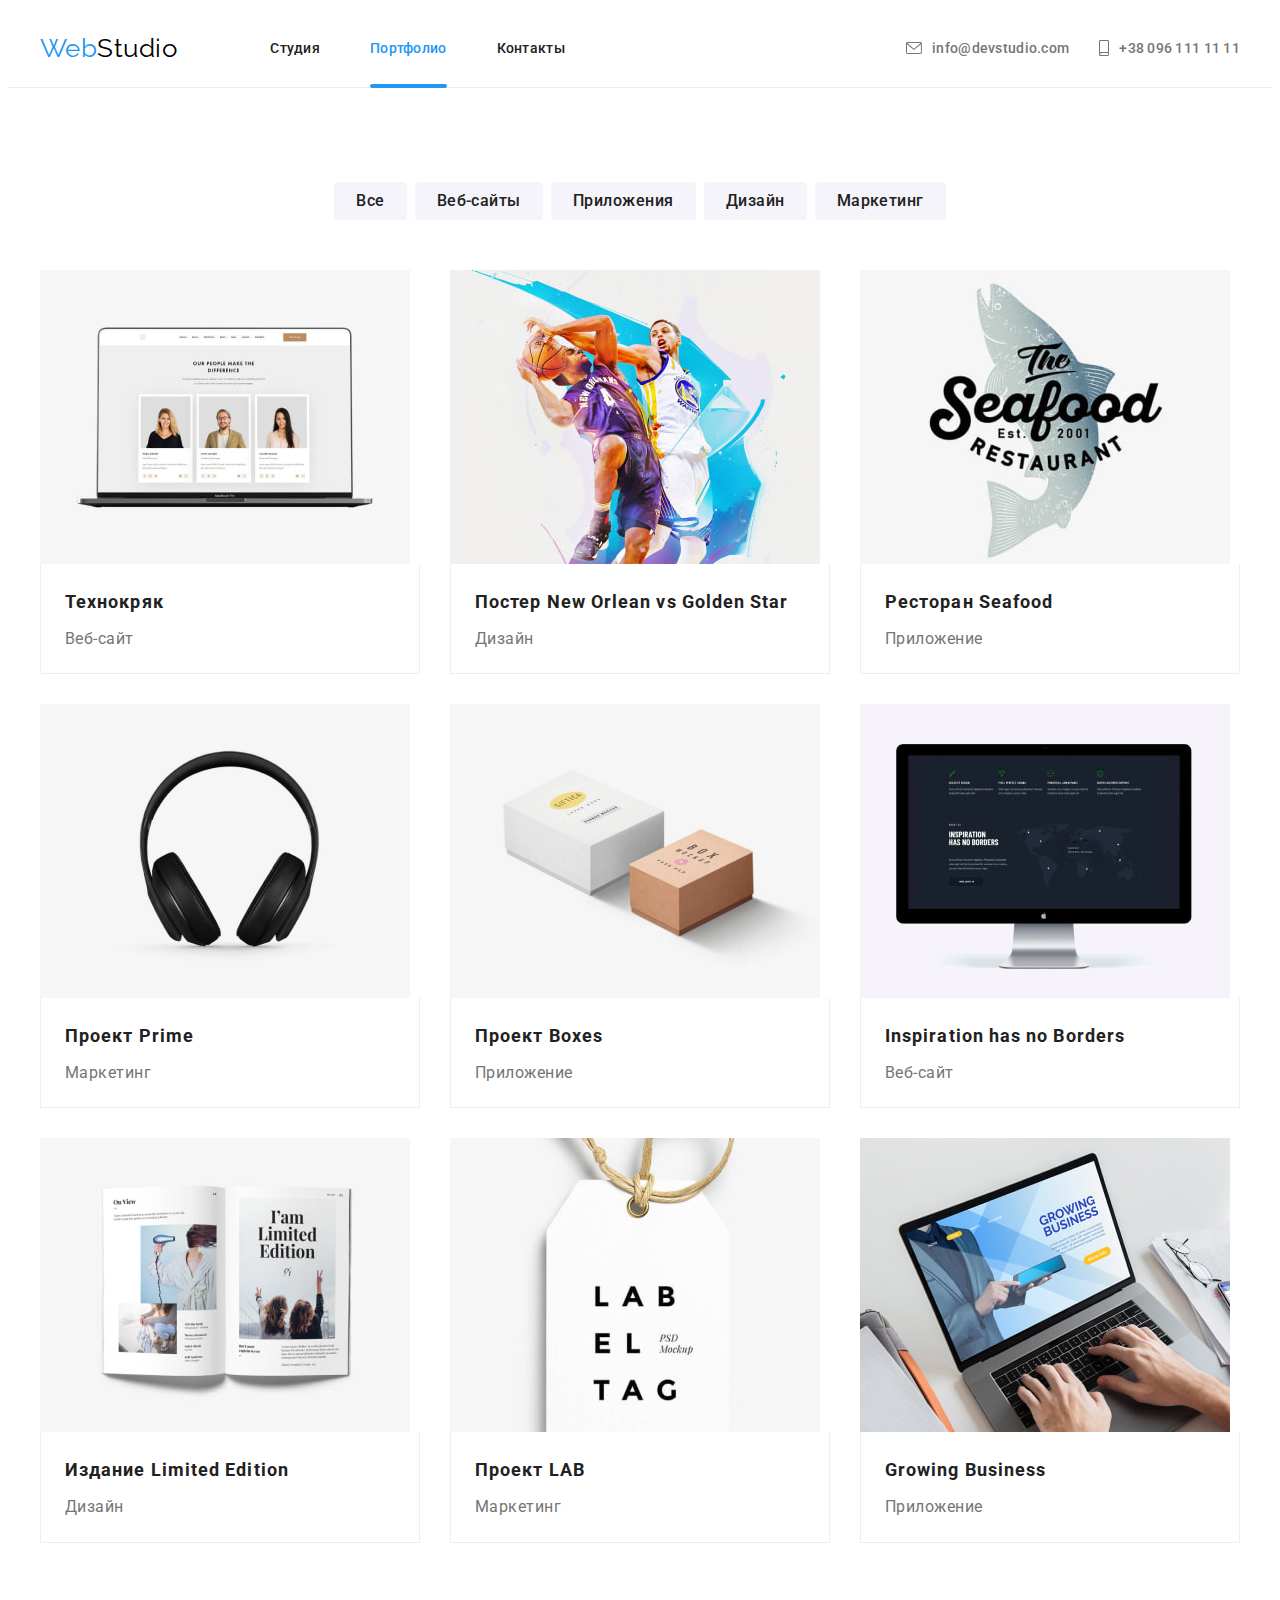
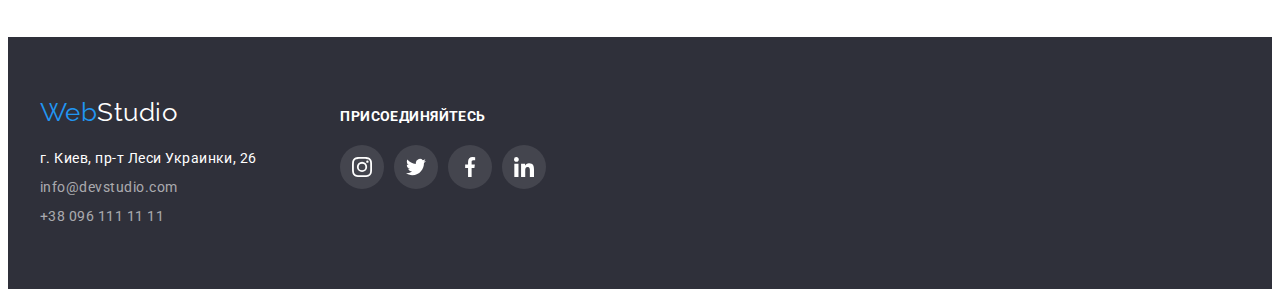
==== portfolio.html @ 2db5fbb5 "Start" ====
<!DOCTYPE html>
<html lang="ru">
  <head>
    <meta charset="UTF-8" />
    <meta http-equiv="X-UA-Compatible" content="IE=edge" />
    <meta name="viewport" content="width=device-width, initial-scale=1.0" />
    <title>Портфолио</title>
    <link rel="preconnect" href="https://fonts.googleapis.com" />
    <link rel="preconnect" href="https://fonts.gstatic.com" crossorigin />
    <link
      href="https://fonts.googleapis.com/css2?family=Raleway:wght@700&family=Roboto:wght@400;500;700;900&display=swap"
      rel="stylesheet"
    />
    <link
      rel="stylesheet"
      href="https://cdnjs.cloudflare.com/ajax/libs/modern-normalize/1.1.0/modern-normalize.min.css"
      integrity="sha512-wpPYUAdjBVSE4KJnH1VR1HeZfpl1ub8YT/NKx4PuQ5NmX2tKuGu6U/JRp5y+Y8XG2tV+wKQpNHVUX03MfMFn9Q=="
      crossorigin="anonymous"
      referrerpolicy="no-referrer"
    />
    <link rel="stylesheet" href="./css/styles.css" />
  </head>
  <body class="body-page">
    <header class="page-header">
      <!--Логотип и навигация-->
      <div class="container">
        <nav class="navigation">
          <a class="logo logo-header link" href="./index.html"><span>Web</span>Studio</a>
          <ul class="site-nav">
            <li class="site-nav-element">
              <a class="link" href="./index.html">Студия</a>
            </li>
            <li class="site-nav-element">
              <a class="link current" href="./portfolio.html">Портфолио</a>
            </li>
            <li class="site-nav-element">
              <a class="link" href="">Контакты</a>
            </li>
          </ul>
        </nav>

        <ul class="auth-nav">
          <li class="auth-nav-element">
            <a class="auth-nav-mail link" href="mailto:info@devstudio.com"
              ><svg class="auth-nav-mail-svg">
                <use href="./images/symbol-defs.svg#icon-mail"></use></svg
              >info@devstudio.com</a
            >
          </li>
          <li class="auth-nav-element">
            <a class="auth-nav-phone link" href="tel:+380961111111"
              ><svg class="auth-nav-phone-svg">
                <use href="./images/symbol-defs.svg#icon-tel"></use></svg
              >+38 096 111 11 11</a
            >
          </li>
        </ul>
      </div>
    </header>
    <main>
      <section class="section">
        <div class="container">
          <h1 class="portfolio-card-set-title">Наши работы</h1>
          <ul class="buttons list">
            <li>
              <button class="button" type="button">Все</button>
            </li>
            <li>
              <button class="button" type="button">Веб-сайты</button>
            </li>
            <li>
              <button class="button" type="button">Приложения</button>
            </li>
            <li>
              <button class="button" type="button">Дизайн</button>
            </li>
            <li>
              <button class="button" type="button">Маркетинг</button>
            </li>
          </ul>
        </div>
        <div class="container">
          <ul class="portfolio-card-set list">
            <li class="portfolio-card-item">
              <a href="" class="portfolio-card">
                <article class="portfolio-card-article">
                  <div class="card-thumb">
                    <img src="./images/img8.jpg" alt="Ноутбук" width="370" />
                    <div class="portfolio-card-overlay">
                      <p class="portfolio-card-overlay-text">
                        Ресурс предлагает комплексные предложения с разным уровнем функционала и
                        сервисов. Все это позволит посетителю получить исчерпывающие сведения о
                        компании или частном лице.
                      </p>
                    </div>
                  </div>
                  <div class="portfolio-card-content">
                    <h2 class="portfolio-card-title">Технокряк</h2>
                    <p class="portfolio-card-text">Веб-сайт</p>
                  </div>
                </article>
              </a>
            </li>
            <li class="portfolio-card-item">
              <a href="" class="portfolio-card">
                <article class="portfolio-card-article">
                  <div class="card-thumb">
                    <img src="./images/img9.jpg" alt="Два боскетболиста с мячем" width="370" />
                    <div class="portfolio-card-overlay">
                      <p class="portfolio-card-overlay-text">
                        Ресурс предлагает комплексные предложения с разным уровнем функционала и
                        сервисов. Все это позволит посетителю получить исчерпывающие сведения о
                        компании или частном лице.
                      </p>
                    </div>
                  </div>
                  <div class="portfolio-card-content">
                    <h2 class="portfolio-card-title">Постер New Orlean vs Golden Star</h2>
                    <p class="portfolio-card-text">Дизайн</p>
                  </div>
                </article>
              </a>
            </li>
            <li class="portfolio-card-item">
              <a href="" class="portfolio-card">
                <article class="portfolio-card-article">
                  <div class="card-thumb">
                    <img src="./images/img10.jpg" alt="Емблема ресторана Сифуд" width="370" />
                    <div class="portfolio-card-overlay">
                      <p class="portfolio-card-overlay-text">
                        Ресурс предлагает комплексные предложения с разным уровнем функционала и
                        сервисов. Все это позволит посетителю получить исчерпывающие сведения о
                        компании или частном лице.
                      </p>
                    </div>
                  </div>
                  <div class="portfolio-card-content">
                    <h2 class="portfolio-card-title">Ресторан Seafood</h2>
                    <p class="portfolio-card-text">Приложение</p>
                  </div>
                </article>
              </a>
            </li>
            <li class="portfolio-card-item">
              <a href="" class="portfolio-card">
                <article class="portfolio-card-article">
                  <div class="card-thumb">
                    <img src="./images/img11.jpg" alt="Наушники" width="370" />
                    <div class="portfolio-card-overlay">
                      <p class="portfolio-card-overlay-text">
                        Ресурс предлагает комплексные предложения с разным уровнем функционала и
                        сервисов. Все это позволит посетителю получить исчерпывающие сведения о
                        компании или частном лице.
                      </p>
                    </div>
                  </div>
                  <div class="portfolio-card-content">
                    <h2 class="portfolio-card-title">Проект Prime</h2>
                    <p class="portfolio-card-text">Маркетинг</p>
                  </div>
                </article>
              </a>
            </li>
            <li class="portfolio-card-item">
              <a href="" class="portfolio-card">
                <article class="portfolio-card-article">
                  <div class="card-thumb">
                    <img src="./images/img12.jpg" alt="Две бумажные коробки" width="370" />
                    <div class="portfolio-card-overlay">
                      <p class="portfolio-card-overlay-text">
                        Ресурс предлагает комплексные предложения с разным уровнем функционала и
                        сервисов. Все это позволит посетителю получить исчерпывающие сведения о
                        компании или частном лице.
                      </p>
                    </div>
                  </div>
                  <div class="portfolio-card-content">
                    <h2 class="portfolio-card-title">Проект Boxes</h2>
                    <p class="portfolio-card-text">Приложение</p>
                  </div>
                </article>
              </a>
            </li>
            <li class="portfolio-card-item">
              <a href="" class="portfolio-card">
                <article class="portfolio-card-article">
                  <div class="card-thumb">
                    <img src="./images/img13.jpg" alt="Компьютер фирмы Епл" width="370" />
                    <div class="portfolio-card-overlay">
                      <p class="portfolio-card-overlay-text">
                        Ресурс предлагает комплексные предложения с разным уровнем функционала и
                        сервисов. Все это позволит посетителю получить исчерпывающие сведения о
                        компании или частном лице.
                      </p>
                    </div>
                  </div>
                  <div class="portfolio-card-content">
                    <h2 class="portfolio-card-title">Inspiration has no Borders</h2>
                    <p class="portfolio-card-text">Веб-сайт</p>
                  </div>
                </article>
              </a>
            </li>
            <li class="portfolio-card-item">
              <a href="" class="portfolio-card">
                <article class="portfolio-card-article">
                  <div class="card-thumb">
                    <img src="./images/img14.jpg" alt="Открытая книга" width="370" />
                    <div class="portfolio-card-overlay">
                      <p class="portfolio-card-overlay-text">
                        Ресурс предлагает комплексные предложения с разным уровнем функционала и
                        сервисов. Все это позволит посетителю получить исчерпывающие сведения о
                        компании или частном лице.
                      </p>
                    </div>
                  </div>
                  <div class="portfolio-card-content">
                    <h2 class="portfolio-card-title">Издание Limited Edition</h2>
                    <p class="portfolio-card-text">Дизайн</p>
                  </div>
                </article>
              </a>
            </li>
            <li class="portfolio-card-item">
              <a href="" class="portfolio-card">
                <article class="portfolio-card-article">
                  <div class="card-thumb">
                    <img src="./images/img15.jpg" alt="Бирка с надписью" width="370" />
                    <div class="portfolio-card-overlay">
                      <p class="portfolio-card-overlay-text">
                        Ресурс предлагает комплексные предложения с разным уровнем функционала и
                        сервисов. Все это позволит посетителю получить исчерпывающие сведения о
                        компании или частном лице.
                      </p>
                    </div>
                  </div>
                  <div class="portfolio-card-content">
                    <h2 class="portfolio-card-title">Проект LAB</h2>
                    <p class="portfolio-card-text">Маркетинг</p>
                  </div>
                </article>
              </a>
            </li>
            <li class="portfolio-card-item">
              <a href="" class="portfolio-card">
                <article class="portfolio-card-article">
                  <div class="card-thumb">
                    <img src="./images/img16.jpg" alt="Руки на клавиатуре ноутбука" width="370" />
                    <div class="portfolio-card-overlay">
                      <p class="portfolio-card-overlay-text">
                        Ресурс предлагает комплексные предложения с разным уровнем функционала и
                        сервисов. Все это позволит посетителю получить исчерпывающие сведения о
                        компании или частном лице.
                      </p>
                    </div>
                  </div>
                  <div class="portfolio-card-content">
                    <h2 class="portfolio-card-title">Growing Business</h2>
                    <p class="portfolio-card-text">Приложение</p>
                  </div>
                </article>
              </a>
            </li>
          </ul>
        </div>
      </section>
    </main>
    <footer class="footer">
      <div class="container">
        <div>
          <!--Логотип-->
          <a class="logo logo-footer link" href="./index.html"><span>Web</span>Studio</a>
          <!--Контакты-->
          <address class="address one">г. Киев, пр-т Леси Украинки, 26</address>
          <address class="address">
            <a class="link" href="mailto:info@devstudio.com">info@devstudio.com</a>
            <a class="link" href="tel:+380961111111">+38 096 111 11 11</a>
          </address>
        </div>
        <div class="social-set">
          <h3 class="social-title">Присоединяйтесь</h3>
          <ul class="personal-card-icon-set list">
            <li class="personal-card-icon-item">
              <button class="footer-icon-button">
                <svg class="footer-icon personal-card-icon">
                  <use href="./images/symbol-defs.svg#icon-instagram"></use>
                </svg>
              </button>
            </li>
            <li class="personal-card-icon-item">
              <button class="footer-icon-button">
                <svg class="personal-card-icon">
                  <use href="./images/symbol-defs.svg#icon-twitter"></use>
                </svg>
              </button>
            </li>
            <li class="personal-card-icon-item">
              <button class="footer-icon-button">
                <svg class="personal-card-icon">
                  <use href="./images/symbol-defs.svg#icon-facebook"></use>
                </svg>
              </button>
            </li>
            <li class="personal-card-icon-item">
              <button class="footer-icon-button">
                <svg class="personal-card-icon">
                  <use href="./images/symbol-defs.svg#icon-linkedin"></use>
                </svg>
              </button>
            </li>
          </ul>
        </div>
      </div>
    </footer>
  </body>
</html>
---- css/styles.css ----
:root {
    --brand-color-blue: #3f51b5;
    --brand-color-blue-light: #2196F3;
    --brand-color-blue-light-hover: #188CE8;    
    --brand-color-black: #000000;
    --brand-color-black-light: #212121;
    --brand-color-black-dark: #2F303A;
    --brand-color-gray: #757575;
    --brand-color-gray-light: #F5F4FA;
    --brand-color-gray-border: #EEEEEE;
    --brand-color-gray-icon: #AFB1B8;
    --brand-color-white: #FFFFFF;
    --brand-color-heder-line: #ECECEC;
    --brand-color-address:rgba(255, 255, 255, 0.6);
    --card-set-portfolio: 30px;
    --animation-duration: 250ms;
    --animation-timing-function: cubic-bezier(0.4, 0, 0.2, 1);
}
h1, h2, h3, h4, h5, h6, p, ul {
    margin: 0;
}
ul {
    padding: 0;
}
img {
    display: block;
    max-width: 100%;
    height: auto;
}
.list {
    list-style: none;    
}
.link {
    text-decoration: none;    
    line-height: 1.17;
}
.body-page {    
    font-family: 'Roboto', sans-serif;
    letter-spacing: 0.03em;
    background-color: var(--brand-color-white);        
    color: var(--brand-color-black-light);   
}

/* Рамка хедера */
.page-header .container{
    display: flex;    
    padding-top: 25px;
    padding-bottom: 24px;
    align-items: center;
}

.page-header {    
    border-bottom: 1px solid var(--brand-color-heder-line);
}

/* Подсветка */
.site-nav {
    display: flex;
    align-items: center;
    list-style: none;     
}
.site-nav .link {    
    display: block;
    font-size: 14px;
    font-weight: 500;
    letter-spacing: 0.02em;
    color: var(--brand-color-black-light);

    transition: color;
    transition-duration: var(--animation-duration);
    transition-timing-function: var(--animation-timing-function);
}
.site-nav .link:hover, 
.site-nav .link:focus, 
.site-nav .link.current {
    color: var(--brand-color-blue-light);
}
.site-nav-element + .site-nav-element {
    margin-left: 50px;
}

.navigation {
    display: flex;
}

/* Хедер, почта, телефон */
.auth-nav {
    margin-left: auto;
    display: flex;
    list-style: none;
}

.auth-nav-element + .auth-nav-element {
 margin-left: 30px;
}

.auth-nav .link {    
    font-size: 14px;
    font-weight: 500;
    letter-spacing: 0.02em;
    color: var(--brand-color-gray);

    transition: color;
    transition-duration: var(--animation-duration);
    transition-timing-function: var(--animation-timing-function);
}
.auth-nav .link:hover, .auth-nav .link:focus {
    color: var(--brand-color-blue-light);       
}
.auth-nav-mail, .auth-nav-phone {
    display: flex;
    align-items: center;
}

.auth-nav-mail-svg {    
    height: 12px;
    width: 16px;
    fill: currentColor;
    margin-right: 10px;
} 
.auth-nav-phone-svg {
    height: 16px;
    width: 10px;
    fill: currentColor;   
    margin-right: 10px;    
}


/* Логотип */
.logo {
    margin-right: 93px;    
    font-size: 26px;
    color: var(--brand-color-black);    
    font-family: 'Raleway', sans-serif;        
}
.logo span{
    color: var(--brand-color-blue-light);
}
/* Герой */
.hero .button {
    display: inline-block;
    padding: 10px 32px;
    margin: 0;
    min-width: 200px;
    color: var(--brand-color-white);
    background: var(--brand-color-blue-light);
    box-shadow: 0px 4px 4px rgba(0, 0, 0, 0.15);
    line-height: 1.88;
    transition: background;
    transition-duration: var(--animation-duration);
    transition-timing-function: var(--animation-timing-function);
}
.hero .button:hover, 
.hero .button:focus {
    background-color: var(--brand-color-blue-light-hover);
}
.hero {
    padding-top: 200px;
    padding-bottom: 200px;
    text-align: center;    
}
.overlay {
    margin-right: auto;
    margin-left: auto;
    max-width: 1600px;
    background-image: linear-gradient(
    to right
    ,rgba(47, 48, 58, 0.4)
    ,rgba(47, 48, 58, 0.4))
    ,url(../images/hero.jpg);
    background-color: #C4C4C4;;
    background-position: center;
    background-repeat: no-repeat;
}

.hero-title {    
    margin-bottom: 30px;
    text-transform: uppercase;
    text-align: center;    
    font-size: 44px;
    font-weight: 900;    
    line-height: 1.36;
    letter-spacing: 0.06em;
    color: var(--brand-color-white);    
}
/* Наша команда */
.personal { 
    background: var(--brand-color-gray-light);
}
.personal-card-footer {
    padding-top: 30px;
    padding-bottom: 30px;
}
.personal-title {    
    margin-bottom: 10px;
    font-weight: 500;
    font-size: 16px;    
    line-height: 1.17;
    text-align: center;    
}
.personal-text {
    margin-bottom: 16px;   
    line-height: 1.17;
    text-align: center;    
    color: var(--brand-color-gray);
}
.personal-card-set {    
    display: flex;   
    list-style: none;
}
.personal-card-item {
     
    background-color: var(--brand-color-white);
    box-shadow: 0px 1px 3px rgba(0, 0, 0, 0.12), 0px 1px 1px rgba(0, 0, 0, 0.14), 0px 2px 1px rgba(0, 0, 0, 0.2);
    border-radius: 0px 0px 4px 4px;
}
.personal-card-item + .personal-card-item {
    margin-left: 30px;
}
.personal-card-icon-set {
    display: flex;
    justify-content: center;
}
.personal-card-button { 
    width: 44px;
    height: 44px;
    padding: 0;
    display: flex;
    align-items: center;
    justify-content: center;
    cursor: pointer;
    color: var(--brand-color-gray-icon);
    background: none;    
    border: none;
    border-radius: 50%;

    transition: color, background-color;
    transition-duration: var(--animation-duration);
    transition-timing-function: var(--animation-timing-function);
}
.personal-card-button:hover,
.personal-card-button:focus {
    color: var(--brand-color-white);
    background-color: var(--brand-color-blue-light);    
}
.personal-card-icon-item + .personal-card-icon-item {
    margin-left: 10px;
}
.personal-card-icon {
    fill: currentColor;  
    width: 20px;
    height: 20px;
}
/* Секция картинок */
.section-title {   
    margin-bottom: 50px;    
    font-size: 36px;    
    line-height: 1.17;
    text-align: center;    
}
/* Секция коротких текстов */
.works-list {    
    display: flex;    
}
.works + .works {    
    margin-left: 30px;
}

.works-thumb {
    margin-bottom: 30px;
    justify-content: center;
    align-items: center;
    display: flex;
    width: 270px;
    height: 120px;
    background: var(--brand-color-gray-light);
    border-radius: 4px;
}
.works-svg {    
    width: 70px;
    height: 70px;    
}

.works-title {
    margin-bottom: 10px;   
    font-size: 14px;    
    line-height: 1.17;    
    text-transform: uppercase;
}
.works-text {        
    width: 270px; 
    font-size: 14px;    
    line-height: 1.714;    
    color: var(--brand-color-gray);       
}

/* Секция Постоянные клиенты */
.regular-customers-set {
    display: flex;
    list-style: none;
}


.regular-customers-item + .regular-customers-item {
    margin-left: 30px;
}

.regular-customers-icon { 
    fill: currentColor;    
    width: 106px;
    height: 60px;
}

.regular-customers-button {
    padding: 0;
    justify-content: center;
    align-items: center;
    display: flex;    
    width: 170px;
    height: 92px;
    color: var(--brand-color-gray-icon);
    cursor: pointer;    
    border: 1px solid var(--brand-color-gray-icon);
    border-radius: 4px;
    background-color: var(--brand-color-white);

    transition: color, border;
    transition-duration: var(--animation-duration);
    transition-timing-function: var(--animation-timing-function);
}
.regular-customers-button:hover, 
.regular-customers-button:focus {
    color: var(--brand-color-blue-light);
    border: 1px solid var(--brand-color-blue-light);
    
}

/* Футер */
.logo-footer {
    margin-bottom: 20px;
    display: block;
    color: var(--brand-color-white);    
}
.footer {
    padding: 60px 0;
    background: var(--brand-color-black-dark);    
}
.address,
.address .link {    
    font-size: 14px;
    line-height: 1.71;
    color: var(--brand-color-white);
    font-style: normal;
}
.one {
margin-bottom: 5px;
}

.address .link {    
    display: block;
    color: var(--brand-color-address);
    transition: color;
    transition-duration: var(--animation-duration);
    transition-timing-function: var(--animation-timing-function);
}
.address .link:first-child {
margin-bottom: 5px;
}
.address .link:hover,
.address .link:focus {
    color: var(--brand-color-blue-light);
}

.social-set {
    margin-top: 12px;
    margin-left: 70px;
}
.social-title {
    margin-bottom: 20px;
    text-transform: uppercase;
    color: var(--brand-color-white);
    font-weight: 700;
    font-size: 14px;
    line-height: 1.14;
    letter-spacing: 0.03em;
}


.footer-icon-button {
    width: 44px;
    height: 44px;
    padding: 0;
    display: flex;
    align-items: center; 
    justify-content: center;   
    cursor: pointer;
    color: var(--brand-color-white);
    background: rgba(255, 255, 255, 0.1);
    border-radius: 50%;    
    border: none;

    transition: color, background-color;
    transition-duration: var(--animation-duration);
    transition-timing-function: var(--animation-timing-function);
}

.footer-icon-button:hover,
.footer-icon-button:focus {    
    background-color: var(--brand-color-blue-light);
}
.footer > .container {
    display: flex;
}
/* Портфолио фильтры*/
.buttons {
    margin-bottom: 50px;
    display: flex;
    justify-content: center;
}
.button {
    padding: 6px 22px;  
    margin: 0px 4px;   
    color: var(--brand-color-black-light);
    background: var(--brand-color-gray-light);
    cursor: pointer;
    border: 0;    
    font-family: inherit;
    font-weight: 500;
    font-size: 16px;
    line-height: 1.62;    
    letter-spacing: inherit;    
    border-radius: 4px;

    transition: color, background, box-shadow;
    transition-duration: var(--animation-duration);
    transition-timing-function: var(--animation-timing-function);
}

.button:hover, .button:focus {
    color: var(--brand-color-white);
    background: var(--brand-color-blue-light);
    box-shadow: 0px 3px 1px rgba(0, 0, 0, 0.1), 0px 1px 2px rgba(0, 0, 0, 0.08), 0px 2px 2px rgba(0, 0, 0, 0.12);
}
/* Портфолио карточки */
.portfolio-card {
    text-decoration: none;
    display: block;

    transition: box-shadow;
    transition-duration: var(--animation-duration);
    transition-timing-function: var(--animation-timing-function);
}
.portfolio-card-set-title {
    display: none;
}
.portfolio-card-set {    
    margin-top: calc(-1 * var(--card-set-portfolio));
    margin-left: calc(-1 * var(--card-set-portfolio));
    display: flex;
    flex-wrap: wrap;
}

.portfolio-card:hover,
.portfolio-card:focus {
    box-shadow: 0px 1px 1px rgba(0, 0, 0, 0.12), 0px 4px 4px rgba(0, 0, 0, 0.06), 1px 4px 6px rgba(0, 0, 0, 0.16);
}

.portfolio-card-item {
    margin-top: var(--card-set-portfolio);
    margin-left: var(--card-set-portfolio);
    flex-basis: calc(100% / 3 - var(--card-set-portfolio));
}

.portfolio-card-content {
    padding: 20px 23px 19px 24px;
    border: 1px solid var(--brand-color-gray-border);
    border-top: none;
}

.portfolio-card-title {
    color: var(--brand-color-black-light);
    margin-bottom: 4px;
    font-size: 18px;
    line-height: 2;
    letter-spacing: 0.06em;
}

.portfolio-card-text {
    line-height: 1.88;
    color: var(--brand-color-gray);
}

.container {
    margin-left: auto;
    margin-right: auto;
    width: 1200px;
    padding-left: 15px;
    padding-right: 15px;    
    /* outline: solid tomato; */
}
.section {
    padding: 94px 0;    
}
.no-padding-top  {
    padding-top: 0;
}
.photo-set {    
    list-style: none;
    display: flex;    
}
.photo + .photo {
    margin-left: 30px;
}
.photo-set-thumb {
    position: relative;
}

.photo-set-text {
    color: var(--brand-color-white);
    text-transform: uppercase;
    font-weight: 700;
    text-align: center;
}

.photo-set-decor {
    display: flex;
    justify-content: center;
    align-items: center;
    height: 70px;
    width: 100%;
    position: absolute;
    bottom: 0;
    background: linear-gradient(to right, rgba(47, 48, 58, 0.8), rgba(47, 48, 58, 0.8));
}

.photo + .photo {
    margin-left: 30px;
}
.card-thumb {
    position: relative;
    overflow: hidden;
}


.portfolio-card-overlay {    
    position: absolute;
    top: 0;
    left: 0;
    width: 100%;
    height: 100%;
    background-color: rgba(33, 150, 243, 0.9);
    transform: translateY(100%);

    transition-property: transform;
    transition-duration: var(--animation-duration);
    transition-timing-function: var(--animation-timing-function);
}
.portfolio-card:hover .portfolio-card-overlay,
.portfolio-card:focus .portfolio-card-overlay  {    
    transform: translateY(0);    
}

.portfolio-card-overlay-text {
    padding: 63px 24px;
    font-size: 18px;
    line-height: 1.56;
    letter-spacing: 0.03em;
    color: var(--brand-color-white);
}
/* Анимация модалки */
.backdrop {    
    position: fixed;
    top: 0;
    left: 0;
    width: 100%;
    height: 100%;
    background-color: rgba(0, 0, 0, 0.2);
    opacity: 1;
    transition-property: opacity;
    transition-duration: var(--animation-duration);
    transition-timing-function: var(--animation-timing-function);
    z-index: 999;
}
.backdrop.is-hidden {
    opacity: 0;
    pointer-events: none;
}

.modal {
    padding: 8px;
    text-align: end;
    position: absolute;
    top: 50%;
    left: 50%;    
    transform: translate(-50%, -50%) scale(1);
    min-width: 528px;
    min-height: 581px;
    background-color: var(--brand-color-white);
    box-shadow: 0px 1px 3px rgba(0, 0, 0, 0.12), 0px 1px 1px rgba(0, 0, 0, 0.14), 0px 2px 1px rgba(0, 0, 0, 0.2);
    border-radius: 4px;

    transition-property: transform;
    transition-duration: var(--animation-duration);
    transition-timing-function: var(--animation-timing-function);
}
.backdrop.is-hidden .modal {
    transform: translate(-50%, -50%) scale(0.5);
}
/* декоративное подчеркивание */
.site-nav-element {
    position: relative;
}
.site-nav-element>.link::after {    
    position: absolute;
    content: "";
    display: block;
    height: 4px;
    width: 100%;
    margin-top: 28px;
    background-color: var(--brand-color-blue-light);
    border-radius: 2px;
    transform: scaleX(0);
    transition: transform;
    transition-duration: var(--animation-duration);
    transition-timing-function: var(--animation-timing-function);
}

.site-nav-element > .link:hover::after,
.site-nav-element>.link:focus::after {
    transform: scaleX(1);
}

.link.current::after {
    transform: scaleX(1);    
}

.button-close {
    border: 1px solid rgba(0, 0, 0, 0.1);
    width: 30px;
    height: 30px;
    border-radius: 50%;
    background-color: var(--brand-color-white);

    transition: color;
    transition-duration: var(--animation-duration);
    transition-timing-function: var(--animation-timing-function);
}

.button-close:hover, 
.button-close:focus {
    color: var(--brand-color-blue-light);    
}

.button-close-svg {
    width: 11px;
    height: 11px;
    fill: currentColor;
}
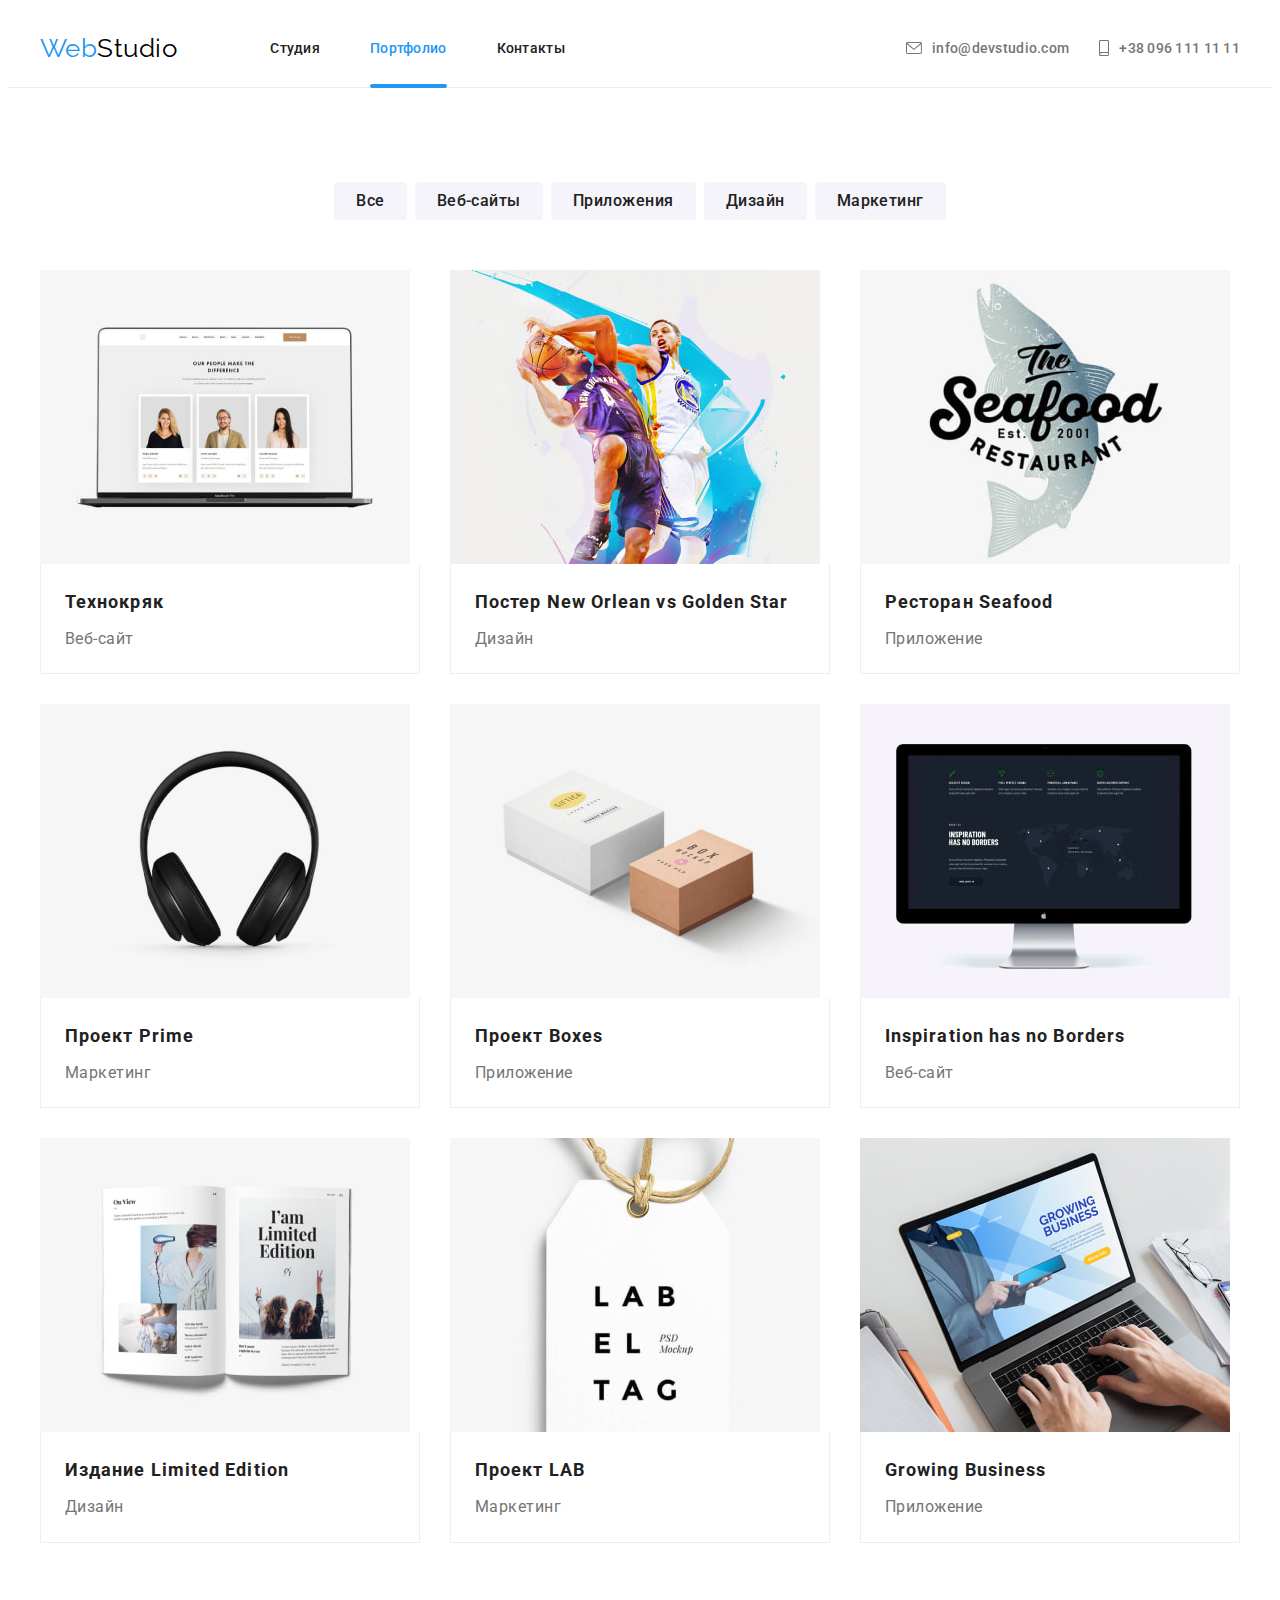
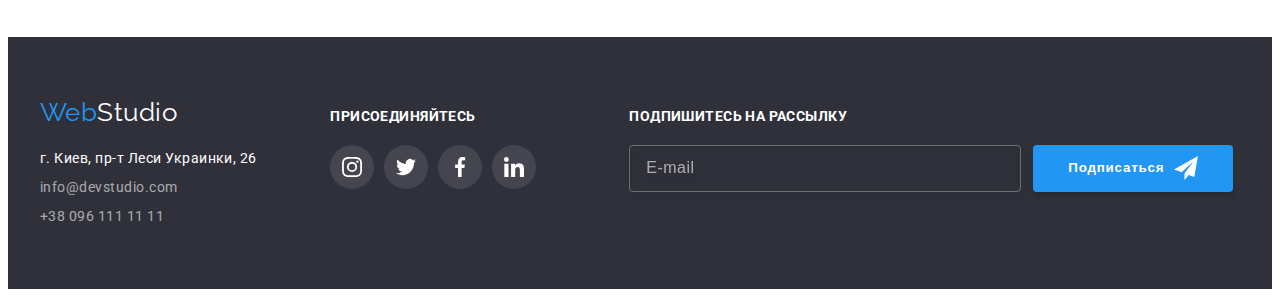
==== commit c7e09694: "Update" ====
--- a/portfolio.html
+++ b/portfolio.html
@@ -271,7 +271,7 @@
           <!--Логотип-->
           <a class="logo logo-footer link" href="./index.html"><span>Web</span>Studio</a>
           <!--Контакты-->
-          <address class="address one">г. Киев, пр-т Леси Украинки, 26</address>
+          <address class="address street">г. Киев, пр-т Леси Украинки, 26</address>
           <address class="address">
             <a class="link" href="mailto:info@devstudio.com">info@devstudio.com</a>
             <a class="link" href="tel:+380961111111">+38 096 111 11 11</a>
@@ -310,6 +310,15 @@
             </li>
           </ul>
         </div>
+        <div class="mailing">
+          <h3 class="social-title">Подпишитесь на рассылку</h3>
+          <div class="footer-group">
+            <label>
+              <input class="footer-input" name="mailing-email" type="email" placeholder="E-mail" />
+            </label>
+            <button class="footer-button" type="submit">Подписаться</button>
+          </div>
+        </div>
       </div>
     </footer>
   </body>
--- a/css/styles.css
+++ b/css/styles.css
@@ -137,7 +137,8 @@
     color: var(--brand-color-blue-light);
 }
 /* Герой */
-.hero .button {
+.hero .button,
+.footer-button {
     display: inline-block;
     padding: 10px 32px;
     margin: 0;
@@ -153,6 +154,8 @@
 .hero .button:hover, 
 .hero .button:focus {
     background-color: var(--brand-color-blue-light-hover);
+    box-shadow: 0px 4px 4px rgba(0, 0, 0, 0.15);
+
 }
 .hero {
     padding-top: 200px;
@@ -338,6 +341,7 @@
 /* Футер */
 .logo-footer {
     margin-bottom: 20px;
+    margin-left: auto;
     display: block;
     color: var(--brand-color-white);    
 }
@@ -352,7 +356,7 @@
     color: var(--brand-color-white);
     font-style: normal;
 }
-.one {
+.street {
 margin-bottom: 5px;
 }
 
@@ -373,7 +377,7 @@
 
 .social-set {
     margin-top: 12px;
-    margin-left: 70px;
+    margin-left: 60px;
 }
 .social-title {
     margin-bottom: 20px;
@@ -451,7 +455,14 @@
     transition-timing-function: var(--animation-timing-function);
 }
 .portfolio-card-set-title {
-    display: none;
+    position: absolute;
+    width: 1px;
+    height: 1px;
+    margin: -1px;
+    border: 0;
+    padding: 0;
+    clip: rect(0 0 0 0);
+    overflow: hidden;
 }
 .portfolio-card-set {    
     margin-top: calc(-1 * var(--card-set-portfolio));
@@ -587,8 +598,8 @@
 }
 
 .modal {
-    padding: 8px;
-    text-align: end;
+    position: relative;
+    padding: 40px;
     position: absolute;
     top: 50%;
     left: 50%;    
@@ -635,6 +646,9 @@
 }
 
 .button-close {
+    position: absolute;
+    top: 8px;
+    right: 8px;
     border: 1px solid rgba(0, 0, 0, 0.1);
     width: 30px;
     height: 30px;
@@ -652,7 +666,196 @@
 }
 
 .button-close-svg {
+    
     width: 11px;
     height: 11px;
     fill: currentColor;
+}
+
+.modal-title {
+    margin-bottom: 12px;
+    font-weight: 700;
+    font-size: 20px;
+    text-align: center;
+    
+    color: #212121;
+}
+.modal .form-label {
+    font-size: 12px;
+    text-align: left;
+    letter-spacing: 0.01em;
+    color: var(--brand-color-gray);
+}
+.form-field + .form-field {
+    margin-top: 10px;
+}
+
+.modal-set {
+    font-size: 12px;
+    display: flex;
+    flex-direction: column;
+    align-items: flex-start;
+}
+.form-input {
+    margin-top: 4px;
+    padding: 10px 11px 10px 42px;
+    line-height: 1.17;
+    width: 100%;
+    
+    border: 1px solid rgba(33, 33, 33, 0.2);
+    border-radius: 4px;
+
+    transition: border;
+    transition-duration: var(--animation-duration);
+    transition-timing-function: var(--animation-timing-function);
+}
+.form-input::placeholder {
+    font-size: 14px;
+    line-height: 1.17;
+    letter-spacing: 0.01em;
+    color: rgba(117, 117, 117, 0.5);
+    ;
+}
+
+.form-input:hover,
+.form-input:focus {
+    border: 1px solid var(--brand-color-blue-light);
+}
+.comment {
+    padding: 11px 15px;
+    resize: none;
+    height: 120px;
+}
+
+.form-field {
+    display: flex;
+    flex-direction: column;
+}
+
+
+.agreement {
+    display: flex;
+    align-items: center;
+    margin-left: 8px;
+    font-size: 14px;
+    text-align: left;
+    letter-spacing: 0.01em;
+    color: var(--brand-color-gray);
+}
+.agreement-field {
+    margin-top: 20px;
+    /* margin-top: 10px; */
+    margin-bottom: 30px;
+    display: flex;
+    align-items: center;
+    flex-direction: row;
+}
+.agreement-field .input {
+    margin-left: 12px;
+}
+
+
+.div-for-position {
+    position: relative;
+}
+.form-icon {
+    position: absolute;
+    width: 18px;
+    height: 18px;
+    left: 12px;
+    top: 50%;
+    transform: translateY(-50%);
+    fill: var(--brand-color-black-light);
+
+    transition: fill;
+    transition-duration: var(--animation-duration);
+    transition-timing-function: var(--animation-timing-function);
+}
+.form-input:hover + .form-icon,
+.form-input:focus + .form-icon {
+    fill: var(--brand-color-blue-light);
+}
+.oferta {
+    color: var(--brand-color-blue-light);
+}
+
+.modal-checkbox {
+     position: absolute;
+     width: 1px;
+     height: 1px;
+     margin: -1px;
+     border: 0;
+     padding: 0;
+     clip: rect(0 0 0 0);
+     overflow: hidden;
+}
+
+.modal-checkbox:checked + .new-checkbox {
+    background-color: var(--brand-color-blue-light);
+    border: 2px solid var(--brand-color-blue-light);
+    background-image: url(../images/icon-check.svg);
+    background-size: contain;
+    background-origin: border-box;
+}
+.new-checkbox {
+    margin-right: 8px;
+    display: inline-block;    
+    width: 20px;
+    height: 20px;
+    width: 16px;
+    height: 15px;
+    border-radius: 2px;
+    border: 2px solid var(--brand-color-black-light);
+
+    transition: border;
+    transition-duration: var(--animation-duration);
+    transition-timing-function: var(--animation-timing-function);
+}
+
+.footer-button {
+    border-radius: 4px;
+    border: none;
+}
+.mailing {
+    margin-left: 93px;
+    margin-top: 12px;
+}
+.footer-input {
+    margin-right: 12px;
+    padding: 15px 16px;
+    width: 358px;
+    background-color: transparent;
+    border: 1px solid rgba(255, 255, 255, 0.3);
+    filter: drop-shadow(0px 4px 4px rgba(0, 0, 0, 0.15));
+    border-radius: 4px;
+}
+.footer-input::placeholder {
+
+    font-size: 16px;
+    line-height: 1.25;
+    letter-spacing: 0.03em;
+    color: rgba(255, 255, 255, 0.6);
+}
+.footer-button {    
+    letter-spacing: 0.06em;
+    font-weight: 700;
+    line-height: 1.9;
+    display: flex;
+    align-items: center;
+    justify-content: center;
+    padding-left: 29px;
+    padding-right: 29px;
+}
+.footer-button::after {
+    background-image: url(../images/icon-send.svg);
+    margin-left: 10px;
+    content: "";
+    width: 24px;
+    height: 24px;
+    background-size: contain;
+    background-origin: border-box;
+    display: inline-block;
+}
+.footer-group {
+    display: flex;
 }